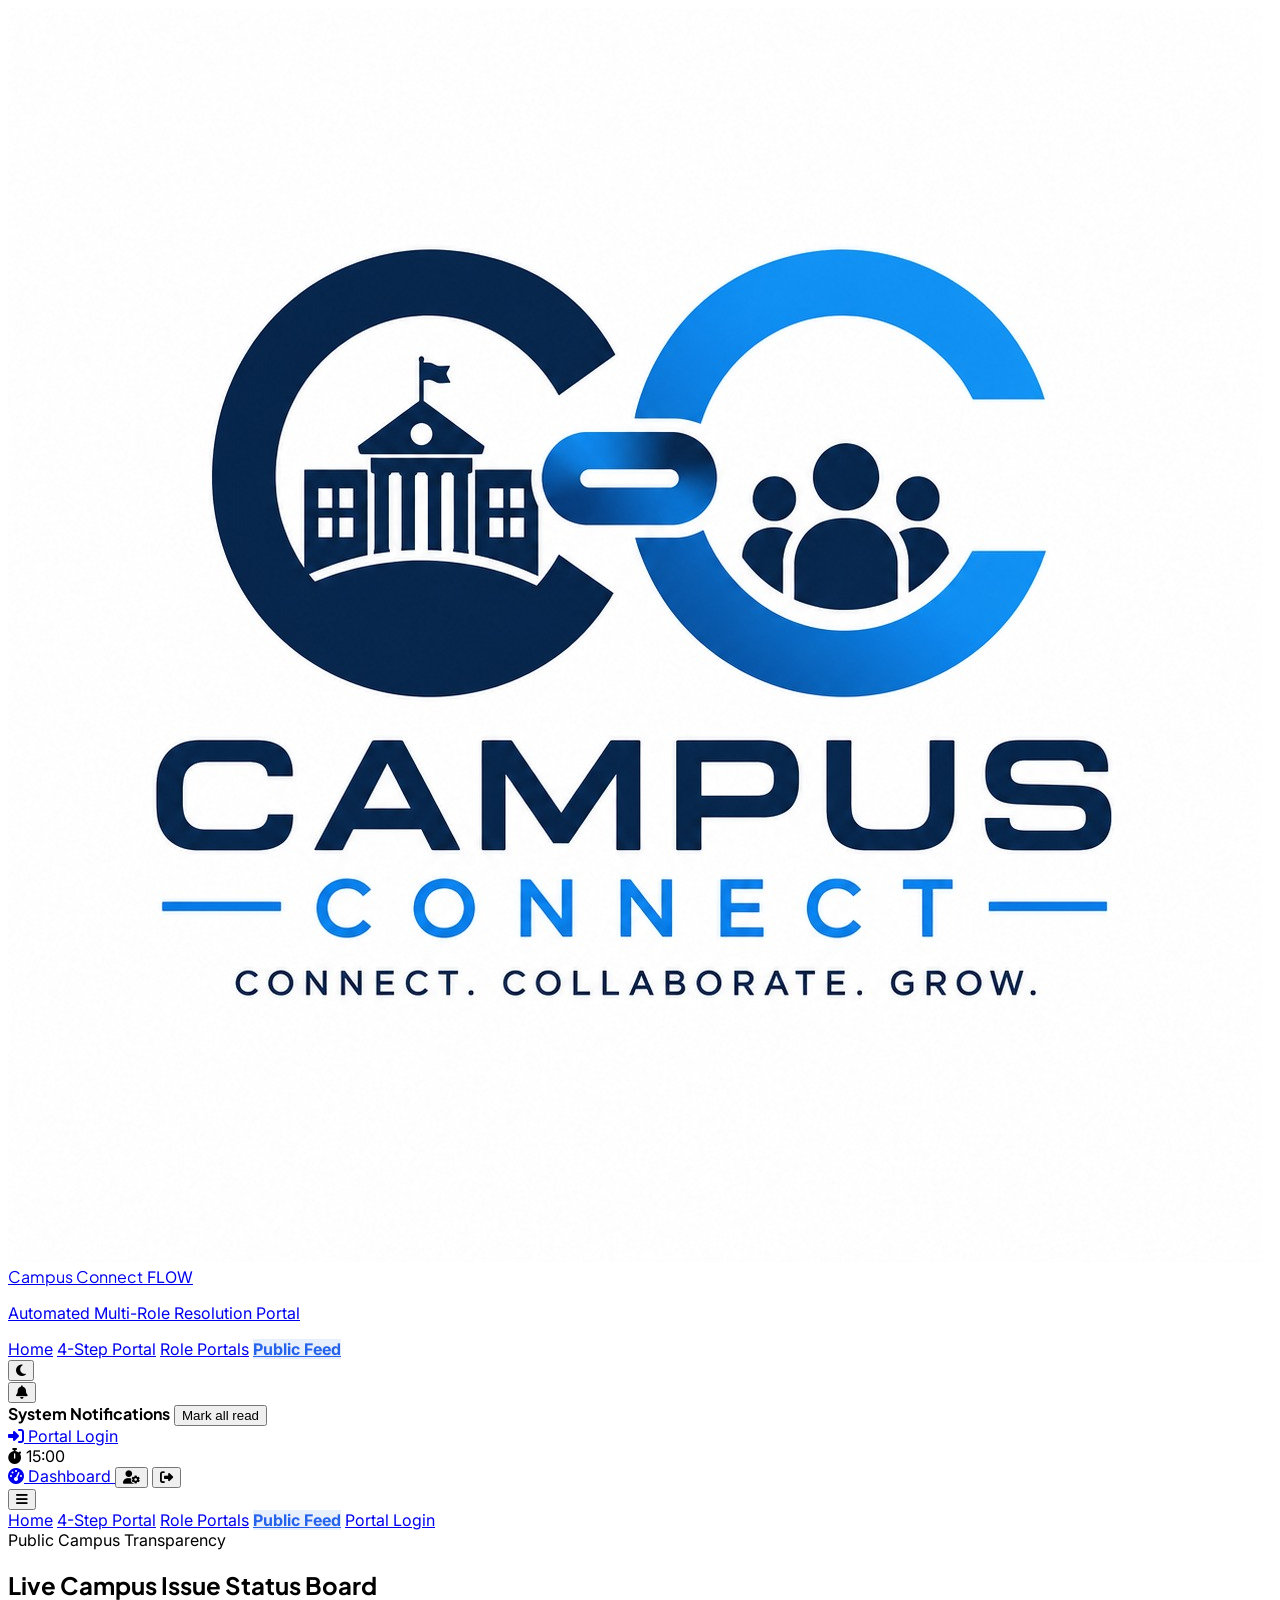
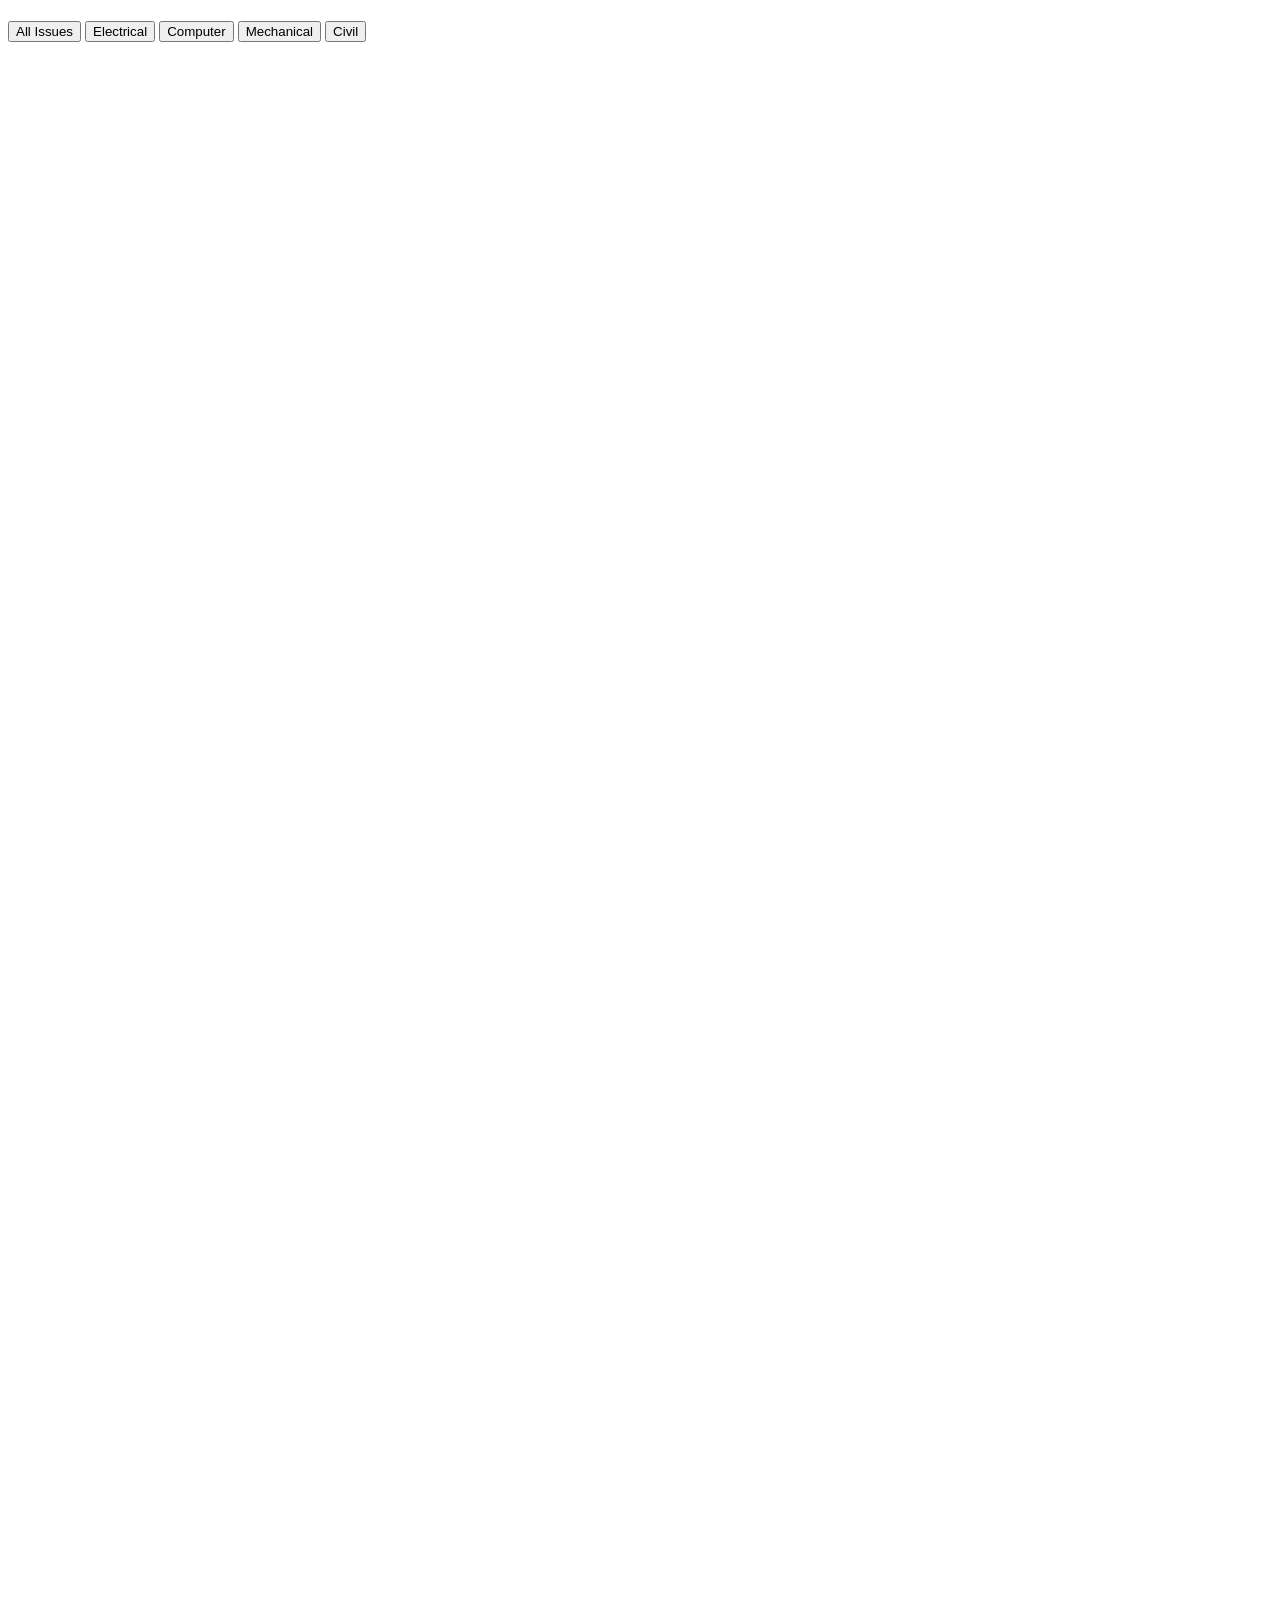
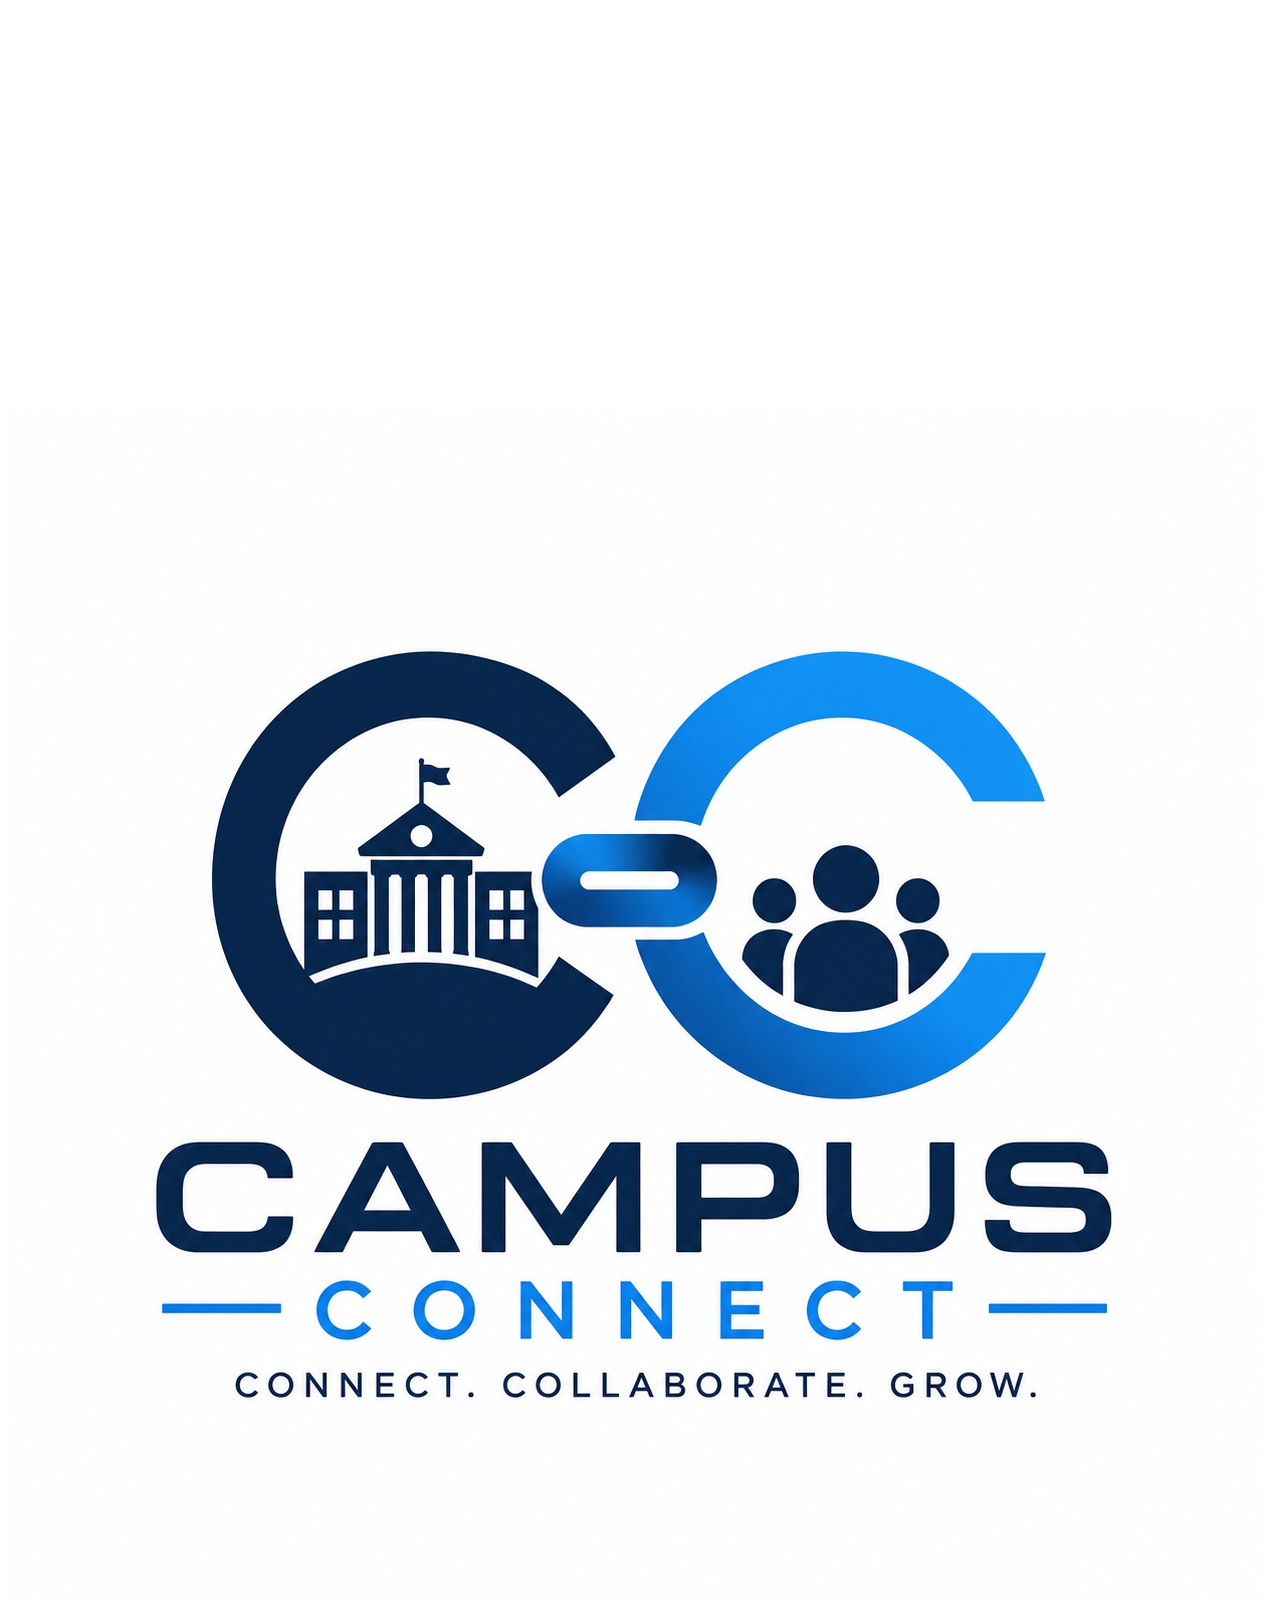
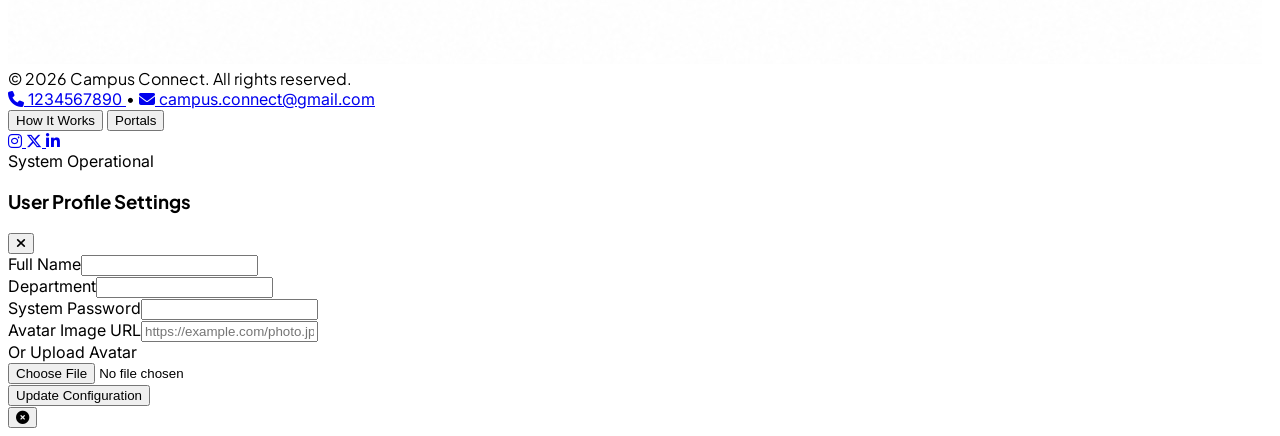
==== feed.html @ c185c7f8 "feat: Initial commit of Campus Connect multi-page web application" ====
<!DOCTYPE html>
<html lang="en" class="light scroll-smooth">
<head>
  <meta charset="UTF-8">
  <meta name="viewport" content="width=device-width, initial-scale=1.0">
  <title>Live Public Campus Transparency Feed - Campus Connect</title>
  
  <!-- Tailwind CSS CDN & Config -->
  <script src="https://cdn.tailwindcss.com"></script>
  <script>
    tailwind.config = {
      darkMode: 'class',
      theme: {
        extend: {
          colors: {
            brand: { blue:'#2563eb', cyan:'#06b6d4', emerald:'#059669', violet:'#7c3aed', amber:'#d97706' }
          },
          fontFamily: { sans:['Inter','sans-serif'], display:['Plus Jakarta Sans','sans-serif'] },
          boxShadow: { soft:'0 8px 30px rgba(0,0,0,0.06)', softDark:'0 8px 30px rgba(0,0,0,0.3)', glow:'0 0 25px rgba(37,99,235,0.2)' }
        }
      }
    }
  </script>
  
  <!-- Fonts & Icons -->
  <link href="https://fonts.googleapis.com/css2?family=Inter:wght@400;500;600;700&family=Plus+Jakarta+Sans:wght@600;700;800&display=swap" rel="stylesheet">
  <link rel="stylesheet" href="https://cdnjs.cloudflare.com/ajax/libs/font-awesome/6.5.0/css/all.min.css">
  

  <!-- External Stylesheets -->
  <link rel="stylesheet" href="css/style.css">
  <link rel="stylesheet" href="css/feed.css">
</head>
<body class="bg-[#f8fafc] dark:bg-[#070709] text-slate-900 dark:text-zinc-100 min-h-screen flex flex-col transition-colors duration-500 selection:bg-blue-600 selection:text-white relative">

  <!-- Background ambient blur decoration -->
  <!-- Background ambient blur decoration -->
<div id="bc-bg" class="fixed inset-0 z-0 pointer-events-none">
  <div class="absolute inset-0 bg-[url('bg.png')] bg-cover bg-center bg-no-repeat bg-fixed opacity-30 dark:opacity-20"></div>
  <div class="absolute -top-32 -left-32 w-[700px] h-[700px] bg-blue-600/15 dark:bg-blue-600/15 blur-[140px] rounded-full animate-glow"></div>
  <div class="absolute -bottom-32 -right-32 w-[700px] h-[700px] bg-violet-600/15 dark:bg-violet-600/15 blur-[140px] rounded-full animate-glow" style="animation-delay: 2s;"></div>
</div>

  <!-- Header Navigation -->
  <!-- Header Navigation -->
<header id="main-header" class="sticky top-0 z-40 bg-white/85 dark:bg-zinc-950/80 backdrop-blur-2xl border-b border-slate-200/80 dark:border-zinc-800/80 transition-colors">
  <div class="max-w-[1440px] mx-auto px-4 lg:px-8 h-[72px] flex items-center justify-between">
    <!-- Brand Logo -->
    <a href="index.html" class="flex items-center gap-3 cursor-pointer group">
      <img src="assets/logo/logo.png" alt="Campus Connect Logo" class="h-10 w-10 rounded-xl object-contain shadow-lg group-hover:rotate-12 group-hover:scale-110 transition-all duration-300 animate-wiggle">
      <div>
        <div class="flex items-center gap-2">
          <span class="font-display font-extrabold text-[20px] tracking-tight text-slate-900 dark:text-white group-hover:text-blue-600 transition-colors">Campus Connect</span>
          <span class="text-[11px] px-2 py-0.5 rounded-full bg-blue-600 text-white font-bold tracking-widest shadow-sm animate-pulse">FLOW</span>
        </div>
        <p class="text-[12px] text-slate-500 dark:text-zinc-400 font-medium -mt-0.5">Automated Multi-Role Resolution Portal</p>
      </div>
    </a>
    
    <!-- Landing Navigation Links -->
    <nav class="hidden md:flex items-center gap-2 text-sm font-semibold text-slate-600 dark:text-zinc-300">
      <a href="index.html" id="nav-item-home" class="nav-route-btn px-4 py-2 rounded-xl text-slate-600 dark:text-zinc-300 hover:text-blue-600 dark:hover:text-blue-400 hover:bg-slate-100 dark:hover:bg-zinc-800/60 transition-all font-semibold">Home</a>
      <a href="portal.html" id="nav-item-portal" class="nav-route-btn px-4 py-2 rounded-xl text-slate-600 dark:text-zinc-300 hover:text-blue-600 dark:hover:text-blue-400 hover:bg-slate-100 dark:hover:bg-zinc-800/60 transition-all font-semibold">4-Step Portal</a>
      <a href="roles.html" id="nav-item-roles" class="nav-route-btn px-4 py-2 rounded-xl text-slate-600 dark:text-zinc-300 hover:text-blue-600 dark:hover:text-blue-400 hover:bg-slate-100 dark:hover:bg-zinc-800/60 transition-all font-semibold">Role Portals</a>
      <a href="feed.html" id="nav-item-feed" class="nav-route-btn px-4 py-2 rounded-xl text-slate-600 dark:text-zinc-300 hover:text-blue-600 dark:hover:text-blue-400 hover:bg-slate-100 dark:hover:bg-zinc-800/60 transition-all font-semibold">Public Feed</a>
    </nav>

    <!-- Header Right Action Group -->
    <div class="flex items-center gap-3">
      <button onclick="toggleTheme()" aria-label="Toggle Dark Mode" class="h-10 w-10 rounded-xl bg-white dark:bg-zinc-900 border border-slate-200 dark:border-zinc-800 flex items-center justify-center hover:scale-110 hover:rotate-45 transition-all text-slate-700 dark:text-zinc-300 shadow-sm">
        <i id="themeIcon" class="fa-solid fa-moon"></i>
      </button>
      
      <!-- Live Notification Icon -->
      <div id="notifWrap" class="relative hidden">
        <button onclick="toggleNotif()" aria-label="System Notifications" class="h-10 w-10 rounded-xl bg-white dark:bg-zinc-900 border border-slate-200 dark:border-zinc-800 flex items-center justify-center relative text-slate-700 dark:text-zinc-300 shadow-sm hover:scale-105 transition">
          <i class="fa-solid fa-bell"></i>
          <span id="notifDot" class="hidden absolute top-2 right-2 h-2.5 w-2.5 bg-red-500 rounded-full animate-ping"></span>
        </button>
        <div id="notifDrop" class="hidden absolute right-0 mt-3 w-[360px] sm:w-[400px] bg-white dark:bg-zinc-900 border border-slate-200 dark:border-zinc-800 rounded-2xl shadow-2xl overflow-hidden z-50">
          <div class="p-4 border-b border-slate-100 dark:border-zinc-800 flex justify-between items-center bg-slate-50/50 dark:bg-zinc-800/50">
            <b class="font-display text-sm">System Notifications</b>
            <button onclick="markAllRead()" class="text-xs text-blue-600 dark:text-blue-400 font-semibold hover:underline">Mark all read</button>
          </div>
          <div id="notifList" class="max-h-[360px] overflow-y-auto"></div>
        </div>
      </div>
      
      <!-- User Profile Chip or Portal Sign In Button -->
      <div id="navRightAuthSlot">
        <a href="login.html" id="navLoginBtn" class="btn-animate px-5 py-2.5 rounded-xl bg-blue-600 hover:bg-blue-700 text-white font-bold text-sm shadow-md flex items-center gap-2">
          <i class="fa-solid fa-right-to-bracket"></i> Portal Login
        </a>
      </div>

      <div id="userChip" class="hidden items-center gap-3">
        <!-- Live Countdown Timer -->
        <div id="sessionTimerBadge" class="hidden items-center gap-1.5 px-3 py-1.5 rounded-xl bg-amber-500/10 text-amber-600 dark:bg-amber-500/20 dark:text-amber-400 font-mono text-sm font-bold transition">
          <i class="fa-solid fa-stopwatch animate-pulse"></i>
          <span id="sessionCountdown">15:00</span>
        </div>

        <div class="text-right leading-tight hidden sm:block">
          <div id="chipName" class="text-base font-bold text-slate-800 dark:text-zinc-200"></div>
          <div id="chipRole" class="text-xs text-slate-500 dark:text-zinc-400"></div>
        </div>
        <div id="chipAvatar" class="h-10 w-10 rounded-xl bg-blue-600 text-white flex items-center justify-center font-bold text-base overflow-hidden bg-cover bg-center shadow-md hover:scale-105 transition"></div>
        
        <a href="roles.html" title="Go to Dashboard" class="btn-animate px-3.5 py-2 rounded-xl bg-slate-900 dark:bg-white text-white dark:text-black font-bold text-xs hidden md:flex items-center gap-1.5">
          <i class="fa-solid fa-gauge-high"></i> Dashboard
        </a>
        <button onclick="openProfileModal()" title="Profile Settings" class="h-10 w-10 rounded-xl bg-slate-100 dark:bg-zinc-800 flex items-center justify-center hover:text-blue-600 hover:scale-110 transition text-slate-600 dark:text-zinc-300"><i class="fa-solid fa-user-gear text-sm"></i></button>
        <button onclick="logout(false)" title="Logout" class="h-10 w-10 rounded-xl bg-slate-100 dark:bg-zinc-800 flex items-center justify-center hover:text-red-500 hover:scale-110 transition text-slate-600 dark:text-zinc-300"><i class="fa-solid fa-right-from-bracket text-sm"></i></button>
      </div>

      <!-- Mobile Hamburger Button -->
      <button onclick="toggleMobileMenu()" aria-label="Toggle Navigation Menu" class="md:hidden h-10 w-10 rounded-xl bg-white dark:bg-zinc-900 border border-slate-200 dark:border-zinc-800 flex items-center justify-center text-slate-700 dark:text-zinc-300">
        <i class="fa-solid fa-bars"></i>
      </button>
    </div>
  </div>

  <!-- Mobile Drawer Menu -->
  <div id="mobileMenuDrawer" class="hidden md:hidden border-t border-slate-200 dark:border-zinc-800 bg-white/95 dark:bg-zinc-950/95 backdrop-blur-xl px-4 py-4 space-y-2">
    <a href="index.html" id="mob-nav-home" class="mobile-nav-btn block px-4 py-2.5 rounded-xl text-slate-700 dark:text-zinc-200 hover:bg-slate-100 dark:hover:bg-zinc-800/60 font-semibold text-sm">Home</a>
    <a href="portal.html" id="mob-nav-portal" class="mobile-nav-btn block px-4 py-2.5 rounded-xl text-slate-700 dark:text-zinc-200 hover:bg-slate-100 dark:hover:bg-zinc-800/60 font-semibold text-sm">4-Step Portal</a>
    <a href="roles.html" id="mob-nav-roles" class="mobile-nav-btn block px-4 py-2.5 rounded-xl text-slate-700 dark:text-zinc-200 hover:bg-slate-100 dark:hover:bg-zinc-800/60 font-semibold text-sm">Role Portals</a>
    <a href="feed.html" id="mob-nav-feed" class="mobile-nav-btn block px-4 py-2.5 rounded-xl text-slate-700 dark:text-zinc-200 hover:bg-slate-100 dark:hover:bg-zinc-800/60 font-semibold text-sm">Public Feed</a>
    <a href="login.html" id="mob-nav-login" class="mobile-nav-btn block px-4 py-2.5 rounded-xl text-blue-600 dark:text-blue-400 hover:bg-blue-50 dark:hover:bg-blue-950/40 font-bold text-sm">Portal Login</a>
  </div>
</header>

  <!-- Toast Message Container -->
  <div id="toastBox" class="fixed top-24 right-6 z-[100] flex flex-col gap-2 pointer-events-none"></div>

  <!-- Main Content -->
  <main class="flex-1 max-w-[1440px] w-full mx-auto px-4 lg:px-8 py-6 lg:py-8 relative z-10">
    <section id="view-feed" class="space-y-8 py-6 page-view">
  <div id="section-live-feed" class="space-y-6 pt-4 reveal-on-scroll">
    <div class="flex flex-wrap justify-between items-end gap-4 border-b border-slate-200 dark:border-zinc-800 pb-5">
      <div>
        <span class="text-xs font-bold text-blue-600 uppercase tracking-widest">Public Campus Transparency</span>
        <h2 class="font-display text-3xl font-extrabold text-slate-900 dark:text-white mt-1">Live Campus Issue Status Board</h2>
      </div>
      
      <!-- Department Filter Pills -->
      <div class="flex flex-wrap gap-2 text-sm">
        <button onclick="filterPublicFeed('all')" class="feed-filter-btn btn-animate px-4 py-2 rounded-xl bg-slate-900 dark:bg-white text-white dark:text-black font-bold">All Issues</button>
        <button onclick="filterPublicFeed('Electrical Department')" class="feed-filter-btn btn-animate px-4 py-2 rounded-xl bg-slate-100 dark:bg-zinc-800 font-semibold">Electrical</button>
        <button onclick="filterPublicFeed('Computer Department')" class="feed-filter-btn btn-animate px-4 py-2 rounded-xl bg-slate-100 dark:bg-zinc-800 font-semibold">Computer</button>
        <button onclick="filterPublicFeed('Mechanical Department')" class="feed-filter-btn btn-animate px-4 py-2 rounded-xl bg-slate-100 dark:bg-zinc-800 font-semibold">Mechanical</button>
        <button onclick="filterPublicFeed('Civil Department')" class="feed-filter-btn btn-animate px-4 py-2 rounded-xl bg-slate-100 dark:bg-zinc-800 font-semibold">Civil</button>
      </div>
    </div>

    <!-- Feed Grid -->
    <div id="publicFeedGrid" class="grid md:grid-cols-2 gap-5"></div>
  </div>

  
</section>
  </main>

  <!-- Shared Footer -->
  <footer class="mt-auto border-t border-slate-200 dark:border-zinc-800 bg-white/80 dark:bg-zinc-950/80 backdrop-blur-md relative z-10 py-6 transition-colors">
  <div class="max-w-[1440px] mx-auto px-4 lg:px-8 flex flex-col md:flex-row items-center justify-between gap-4 text-xs text-slate-500 dark:text-zinc-400">
    <div class="flex flex-col sm:flex-row items-center gap-3 sm:gap-4">
      <div class="flex items-center gap-3">
        <img src="assets/logo/logo.png" alt="Campus Connect Logo" class="h-7 w-7 rounded-lg object-contain">
        <span class="font-display font-semibold text-slate-700 dark:text-zinc-300">&copy; 2026 Campus Connect. All rights reserved.</span>
      </div>
      
      <!-- Contact Information Details -->
      <div class="flex items-center gap-3 border-t sm:border-t-0 sm:border-l border-slate-200 dark:border-zinc-800 pt-2 sm:pt-0 sm:pl-4 text-[11px] font-medium">
        <a href="tel:1234567890" class="hover:text-blue-600 dark:hover:text-blue-400 transition flex items-center gap-1.5">
          <i class="fa-solid fa-phone text-blue-600"></i> 1234567890
        </a>
        <span class="text-slate-300 dark:text-zinc-700">•</span>
        <a href="mailto:campus.connect@gmail.com" class="hover:text-blue-600 dark:hover:text-blue-400 transition flex items-center gap-1.5">
          <i class="fa-solid fa-envelope text-blue-600"></i> campus.connect@gmail.com
        </a>
      </div>
    </div>

    <div class="flex flex-wrap items-center gap-4 sm:gap-6 font-medium">
      <button href="portal.html" class="hover:text-blue-600 dark:hover:text-blue-400 transition">How It Works</button>
      <button href="roles.html" class="hover:text-blue-600 dark:hover:text-blue-400 transition">Portals</button>
      
      <!-- Social Media Buttons -->
      <div class="flex items-center gap-2 border-t sm:border-t-0 sm:border-l border-slate-200 dark:border-zinc-800 pt-2 sm:pt-0 sm:pl-4">
        <a href="https://instagram.com" target="_blank" rel="noopener noreferrer" title="Instagram" class="h-8 w-8 rounded-xl bg-slate-100 dark:bg-zinc-800 hover:bg-pink-600 hover:text-white dark:hover:bg-pink-600 dark:hover:text-white flex items-center justify-center text-slate-600 dark:text-zinc-300 transition-all shadow-sm hover:scale-105">
          <i class="fa-brands fa-instagram text-sm"></i>
        </a>
        <a href="https://twitter.com" target="_blank" rel="noopener noreferrer" title="Twitter / X" class="h-8 w-8 rounded-xl bg-slate-100 dark:bg-zinc-800 hover:bg-slate-900 hover:text-white dark:hover:bg-white dark:hover:text-black flex items-center justify-center text-slate-600 dark:text-zinc-300 transition-all shadow-sm hover:scale-105">
          <i class="fa-brands fa-x-twitter text-sm"></i>
        </a>
        <a href="https://linkedin.com" target="_blank" rel="noopener noreferrer" title="LinkedIn" class="h-8 w-8 rounded-xl bg-slate-100 dark:bg-zinc-800 hover:bg-blue-600 hover:text-white dark:hover:bg-blue-600 dark:hover:text-white flex items-center justify-center text-slate-600 dark:text-zinc-300 transition-all shadow-sm hover:scale-105">
          <i class="fa-brands fa-linkedin-in text-sm"></i>
        </a>
      </div>

      <span class="inline-flex items-center gap-1.5 px-2.5 py-1 rounded-full bg-emerald-500/10 text-emerald-600 dark:text-emerald-400 font-bold text-[10px]">
        <span class="h-1.5 w-1.5 rounded-full bg-emerald-500 animate-pulse"></span>
        System Operational
      </span>
    </div>
  </div>
</footer>

  <!-- Global Modals -->
  <!-- Profile Editing Modal -->
<div id="modalProfile" class="fixed inset-0 hidden z-50 overflow-y-auto">
  <div class="absolute inset-0 bg-black/40 modal-backdrop" onclick="closeProfileModal()"></div>
  <div class="relative max-w-md mx-auto mt-20 mb-10 bg-white dark:bg-zinc-900 rounded-[24px] border border-slate-200 dark:border-zinc-800 p-6 shadow-2xl">
    <div class="flex justify-between items-center mb-4">
      <h3 id="profileModalTitle" class="font-display font-bold text-lg text-slate-900 dark:text-white">User Profile Settings</h3>
      <button onclick="closeProfileModal()" class="h-8 w-8 rounded-full bg-slate-100 dark:bg-zinc-800 flex items-center justify-center"><i class="fa-solid fa-xmark"></i></button>
    </div>
    <form onsubmit="saveProfile(event)" class="space-y-4">
      <div><label class="text-xs font-semibold text-slate-700 dark:text-zinc-200">Full Name</label><input id="profName" required class="mt-1.5 w-full px-4 py-3 rounded-xl bg-slate-50 dark:bg-zinc-800 border text-sm"></div>
      <div id="profDeptGroup"><label id="profDeptLabel" class="text-xs font-semibold text-slate-700 dark:text-zinc-200">Department</label><input id="profDept" class="mt-1.5 w-full px-4 py-3 rounded-xl bg-slate-50 dark:bg-zinc-800 border text-sm"></div>
      <div><label class="text-xs font-semibold text-slate-700 dark:text-zinc-200">System Password</label><input id="profPass" type="password" required class="mt-1.5 w-full px-4 py-3 rounded-xl bg-slate-50 dark:bg-zinc-800 border text-sm"></div>
      <div><label class="text-xs font-semibold text-slate-700 dark:text-zinc-200">Avatar Image URL</label><input id="profImgUrl" placeholder="https://example.com/photo.jpg" class="mt-1.5 w-full px-4 py-3 rounded-xl bg-slate-50 dark:bg-zinc-800 border text-sm"></div>
      <div>
        <label class="text-xs font-semibold text-slate-700 dark:text-zinc-200">Or Upload Avatar</label>
        <div class="mt-1.5 border border-dashed rounded-xl p-3 bg-slate-50 dark:bg-zinc-800 text-center">
          <input type="file" id="profFile" accept="image/*" onchange="handleProfileImgUpload(this)" class="text-xs">
        </div>
      </div>
      <button class="w-full py-3 rounded-xl bg-blue-600 text-white font-bold text-sm shadow-md">Update Configuration</button>
    </form>
  </div>
</div>


  <!-- Media evidence visual lightbox -->
<div id="modalImg" class="fixed inset-0 hidden z-[70] bg-black/95 backdrop-blur-md flex items-center justify-center p-6" onclick="closeLightbox()">
  <div class="max-w-3xl w-full text-center relative" onclick="event.stopPropagation()">
    <button onclick="closeLightbox()" class="absolute -top-12 right-0 text-white text-2xl"><i class="fa-solid fa-circle-xmark"></i></button>
    <div id="lightboxMediaContainer" class="rounded-2xl overflow-hidden shadow-2xl bg-black max-h-[75vh] flex items-center justify-center"></div>
    <div id="bigCap" class="mt-3 text-white text-sm bg-white/10 inline-block px-4 py-2 rounded-full"></div>
  </div>
</div>



  <!-- Page Specific Modals -->
  

  <!-- Modular JavaScript Engine -->
  <script src="js/main.js"></script>
  <script src="js/navigation.js"></script>
  <script src="js/animations.js"></script>
  <script src="js/feed.js"></script>
</body>
</html>
---- css/style.css ----
/* ==========================================================================
   Campus Connect - Common Stylesheet (style.css)
   ========================================================================== */


*{ -webkit-font-smoothing:antialiased }
body{font-family:Inter,sans-serif}
.font-display{font-family:'Plus Jakarta Sans',sans-serif}
::-webkit-scrollbar{width:6px;height:6px}
::-webkit-scrollbar-thumb{background:#cbd5e1;border-radius:999px}
.dark ::-webkit-scrollbar-thumb{background:#3f3f46}
.modal-backdrop{backdrop-filter:blur(16px)}

/* Enhanced Animations & Transitions */
.card-hover{transition:all .35s cubic-bezier(.175,.885,.32,1.275)}
.card-hover:hover{transform:translateY(-6px) scale(1.015);box-shadow:0 22px 45px -12px rgba(37,99,235,.22)}

.btn-animate{transition:all .25s cubic-bezier(.4,0,.2,1);position:relative;overflow:hidden}
.btn-animate:hover{transform:translateY(-2px) scale(1.02);box-shadow:0 12px 25px -8px rgba(37,99,235,.35)}
.btn-animate:active{transform:translateY(1px) scale(0.98)}

.gradient-text{background:linear-gradient(135deg,#2563eb 0%,#7c3aed 100%);-webkit-background-clip:text;-webkit-text-fill-color:transparent}
.dark .gradient-text{background:linear-gradient(135deg,#60a5fa 0%,#c084fc 100%);-webkit-background-clip:text;-webkit-text-fill-color:transparent}

/* Custom Keyframe Animations */
@keyframes pulseGlow{0%,100%{opacity:0.6;transform:scale(1)}50%{opacity:0.95;transform:scale(1.06)}}
.animate-glow{animation:pulseGlow 4s infinite ease-in-out}

@keyframes floatSlow{0%,100%{transform:translateY(0px)}50%{transform:translateY(-10px)}}
.animate-float{animation:floatSlow 5s ease-in-out infinite}

@keyframes shimmerWave{0%{background-position:-200% 0}100%{background-position:200% 0}}
.shimmer-btn{background:linear-gradient(90deg, #2563eb 0%, #4f46e5 30%, #7c3aed 50%, #4f46e5 70%, #2563eb 100%);background-size:200% 100%;animation:shimmerWave 4s linear infinite}
.shimmer-btn:hover{animation-duration:1.5s}

@keyframes wiggle{0%,100%{transform:rotate(0deg)}25%{transform:rotate(-8deg)}75%{transform:rotate(8deg)}}
.group:hover .animate-wiggle{animation:wiggle .4s ease-in-out}

@keyframes borderRotate{0%{border-color:rgba(37,99,235,0.4)}50%{border-color:rgba(124,58,237,0.8)}100%{border-color:rgba(37,99,235,0.4)}}
.animate-border{animation:borderRotate 3s infinite ease-in-out}

@keyframes pulseRing{0%{transform:scale(0.95);box-shadow:0 0 0 0 rgba(37,99,235,0.7)}70%{transform:scale(1);box-shadow:0 0 0 10px rgba(37,99,235,0)}100%{transform:scale(0.95);box-shadow:0 0 0 0 rgba(37,99,235,0)}}
.pulse-ring{animation:pulseRing 2s infinite}

/* Image Zoom Effect */
.img-zoom{transition:transform .5s cubic-bezier(.2,.8,.2,1)}
.group:hover .img-zoom, .card-hover:hover .img-zoom{transform:scale(1.08)}

/* Scroll Reveal Base Classes */
.reveal-on-scroll {
  opacity: 0;
  transform: translateY(35px);
  transition: opacity 0.7s cubic-bezier(0.16, 1, 0.3, 1), transform 0.7s cubic-bezier(0.16, 1, 0.3, 1);
  will-change: opacity, transform;
}
.reveal-on-scroll.is-visible {
  opacity: 1;
  transform: translateY(0);
}

/* Stagger Delay Delays */
.delay-100 { transition-delay: 100ms; }
.delay-200 { transition-delay: 200ms; }
.delay-300 { transition-delay: 300ms; }
.delay-400 { transition-delay: 400ms; }


/* Active Nav State */
.nav-active-pill {
  background-color: rgb(37 99 235 / 0.1) !important;
  color: #2563eb !important;
  font-weight: 700 !important;
}

.dark .nav-active-pill {
  background-color: rgb(59 130 246 / 0.18) !important;
  color: #60a5fa !important;
}

/* Dynamic Header Hide/Show Physics */
#main-header {
  transition: transform 0.42s cubic-bezier(0.22, 1, 0.36, 1),
              opacity 0.38s cubic-bezier(0.22, 1, 0.36, 1),
              background-color 0.3s ease,
              border-color 0.3s ease,
              box-shadow 0.3s ease;
  transform: translateY(0);
  opacity: 1;
  will-change: transform, opacity;
}

#main-header.navbar-hidden {
  transform: translateY(-100%);
  opacity: 0;
  pointer-events: none;
}

/* Page Transition Entrance */
.page-view {
  animation: pageEntrance 0.38s cubic-bezier(0.22, 1, 0.36, 1) forwards;
  will-change: opacity, transform, filter;
}

@keyframes pageEntrance {
  0% {
    opacity: 0;
    transform: translateY(12px) scale(0.994);
    filter: blur(3px);
  }
  100% {
    opacity: 1;
    transform: translateY(0) scale(1);
    filter: blur(0);
  }
}
---- css/feed.css ----
/* Feed specific styles */
.feed-filter-btn { transition: all 0.2s ease; }
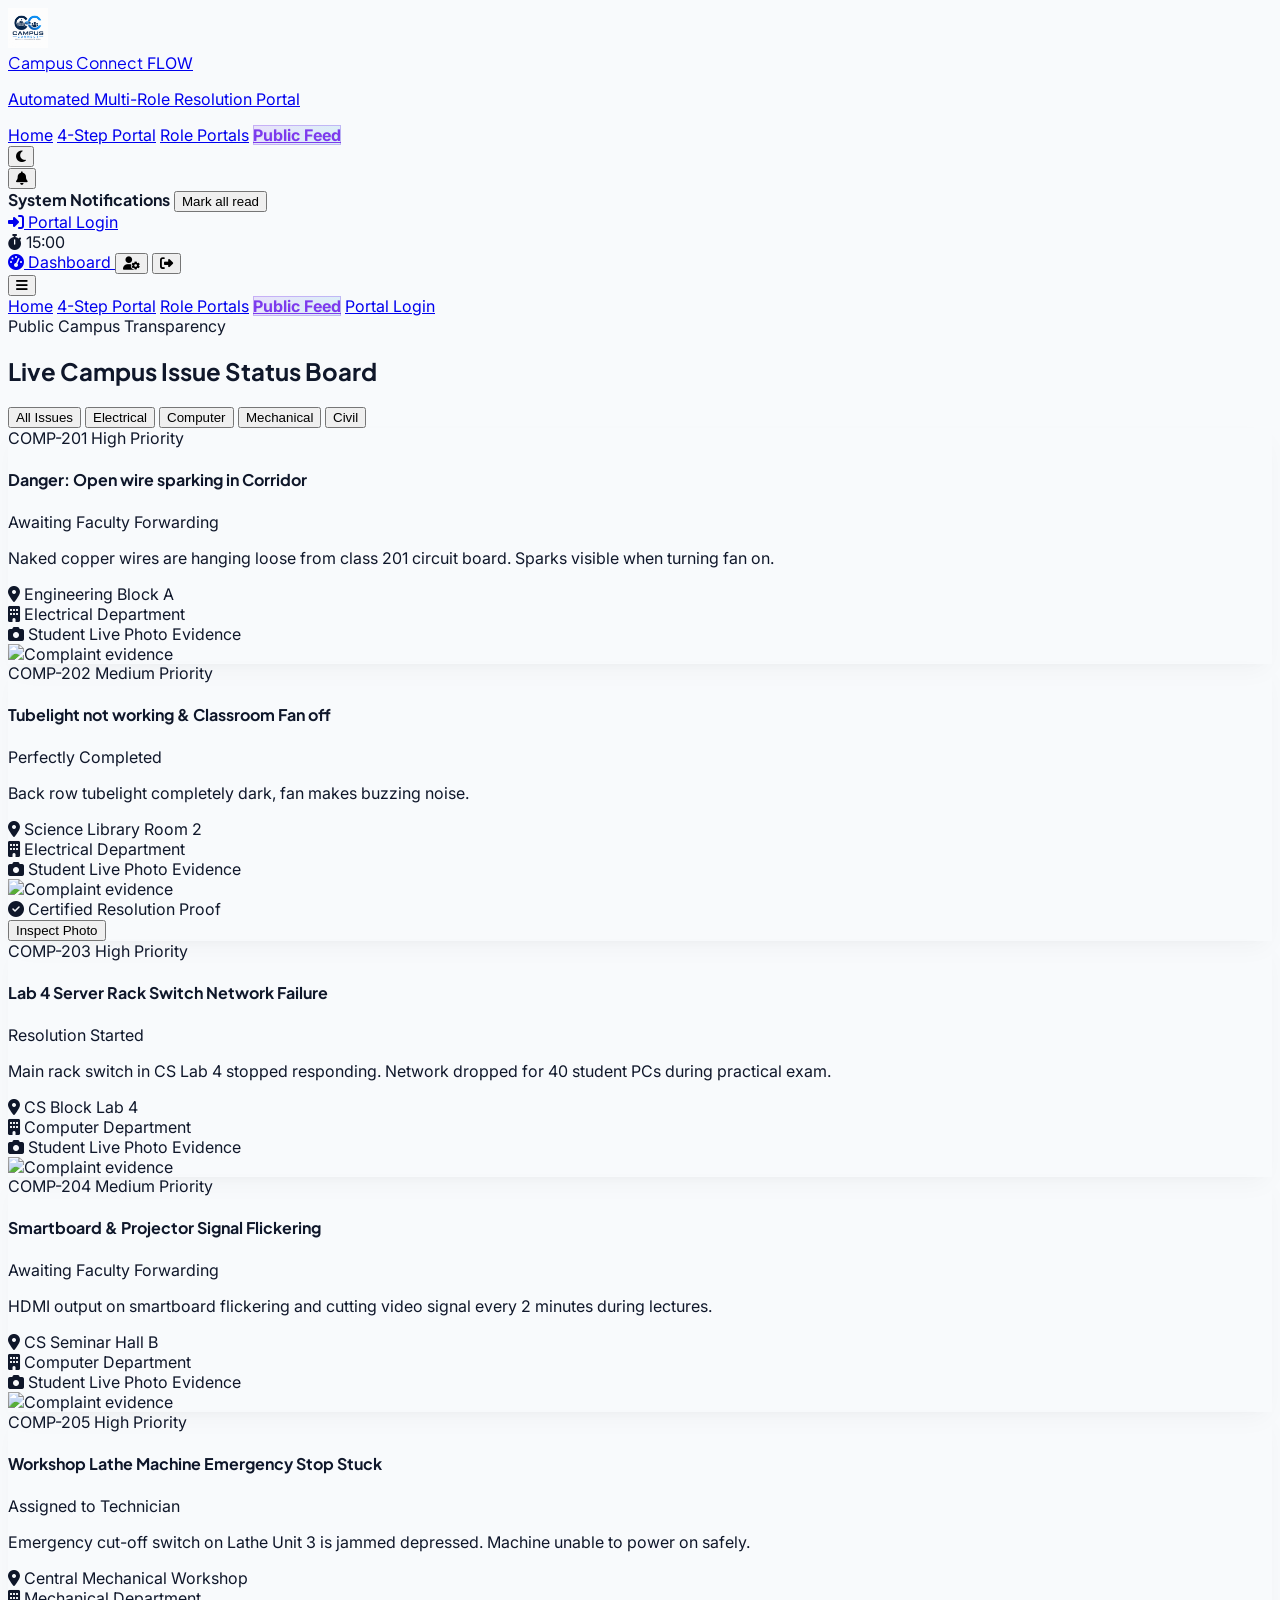
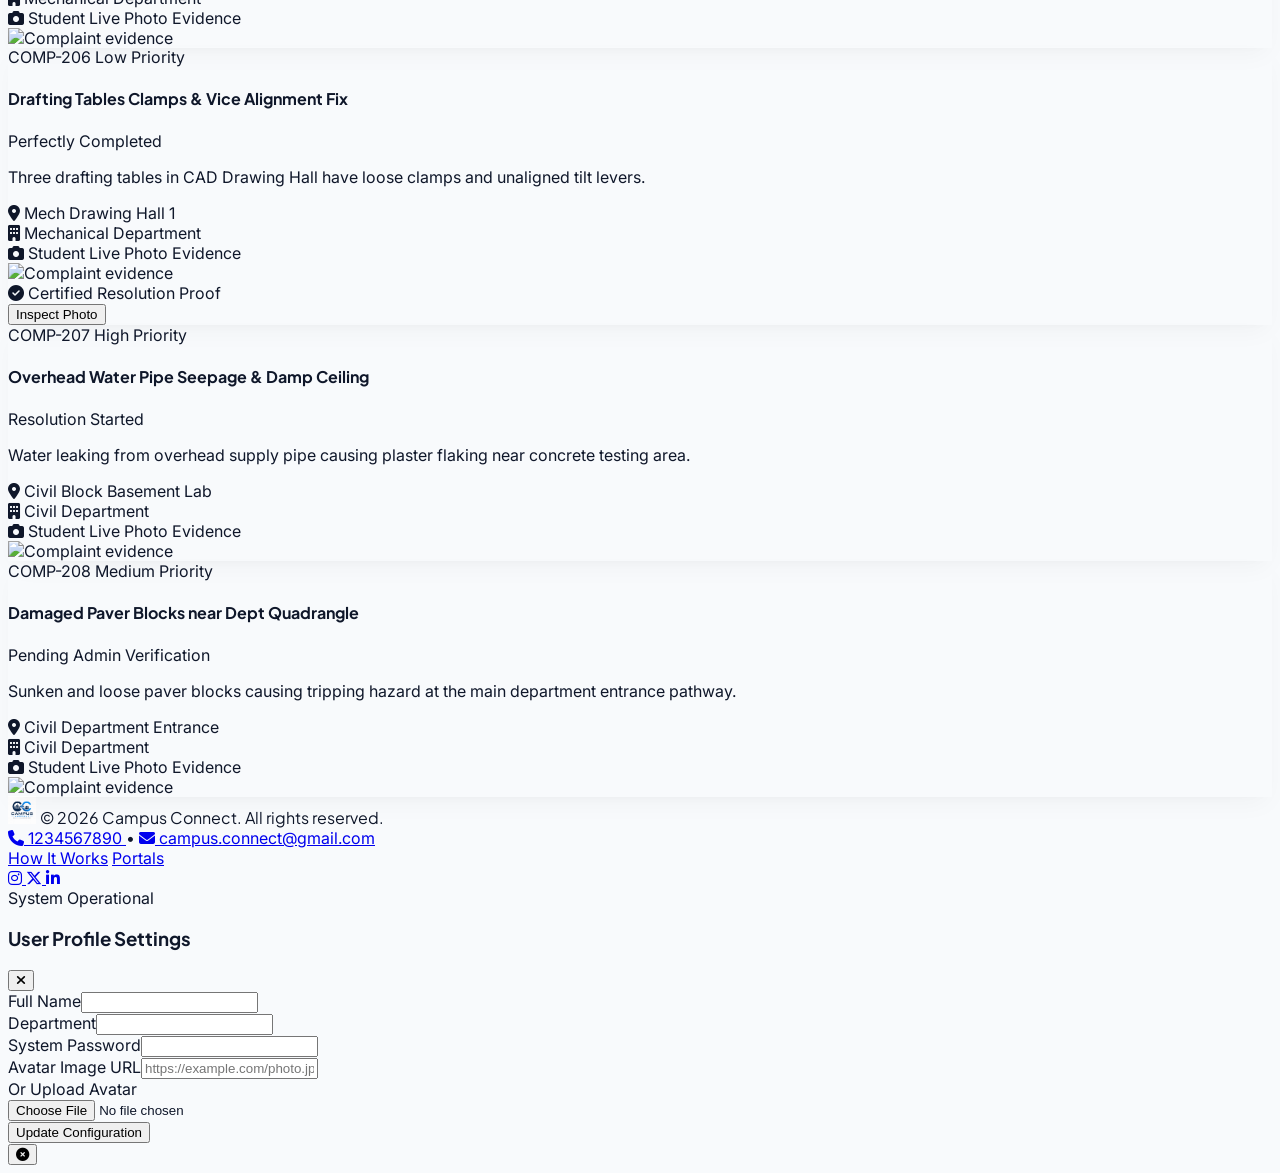
==== commit 09c879d9: "feat: improve frontend animations and UI" ====
--- a/feed.html
+++ b/feed.html
@@ -1,11 +1,41 @@
 <!DOCTYPE html>
-<html lang="en" class="light scroll-smooth">
+<html lang="en" class="scroll-smooth">
 <head>
   <meta charset="UTF-8">
   <meta name="viewport" content="width=device-width, initial-scale=1.0">
   <title>Live Public Campus Transparency Feed - Campus Connect</title>
   
-  <!-- Tailwind CSS CDN & Config -->
+  <!-- Instant Zero-Flash Theme Initialization Script (Executes before paint) -->
+  <script>
+    (function() {
+      try {
+        var saved = localStorage.getItem('campus_connect_theme');
+        var prefersDark = window.matchMedia && window.matchMedia('(prefers-color-scheme: dark)').matches;
+        var isDark = saved === 'dark' || (!saved && prefersDark);
+        if (isDark) {
+          document.documentElement.classList.add('dark');
+          document.documentElement.classList.remove('light');
+          document.documentElement.style.backgroundColor = '#070A13';
+          document.documentElement.style.colorScheme = 'dark';
+        } else {
+          document.documentElement.classList.add('light');
+          document.documentElement.classList.remove('dark');
+          document.documentElement.style.backgroundColor = '#f8fafc';
+          document.documentElement.style.colorScheme = 'light';
+        }
+      } catch (e) {}
+    })();
+  </script>
+
+  <!-- Critical Asset Preloads & Prefetches -->
+  <link rel="preload" href="assets/logo/logo.png" as="image">
+  <link rel="preload" href="bg.png" as="image">
+  <link rel="prefetch" href="index.html">
+  <link rel="prefetch" href="portal.html">
+  <link rel="prefetch" href="roles.html">
+  <link rel="prefetch" href="login.html">
+
+  <!-- Tailwind CSS CDN & Config with Aurora Palette -->
   <script src="https://cdn.tailwindcss.com"></script>
   <script>
     tailwind.config = {
@@ -13,10 +43,10 @@
       theme: {
         extend: {
           colors: {
-            brand: { blue:'#2563eb', cyan:'#06b6d4', emerald:'#059669', violet:'#7c3aed', amber:'#d97706' }
+            brand: { purple:'#7C3AED', cyan:'#06B6D4', accent:'#22D3EE', highlight:'#A78BFA', dark:'#070A13', surface:'#151B32', border:'#26304A' }
           },
           fontFamily: { sans:['Inter','sans-serif'], display:['Plus Jakarta Sans','sans-serif'] },
-          boxShadow: { soft:'0 8px 30px rgba(0,0,0,0.06)', softDark:'0 8px 30px rgba(0,0,0,0.3)', glow:'0 0 25px rgba(37,99,235,0.2)' }
+          boxShadow: { soft:'0 8px 30px rgba(0,0,0,0.06)', softDark:'0 8px 30px rgba(7,10,19,0.5)', aurora:'0 0 25px rgba(124,58,237,0.25), 0 0 40px rgba(6,182,212,0.15)' }
         }
       }
     }
@@ -31,23 +61,22 @@
   <link rel="stylesheet" href="css/style.css">
   <link rel="stylesheet" href="css/feed.css">
 </head>
-<body class="bg-[#f8fafc] dark:bg-[#070709] text-slate-900 dark:text-zinc-100 min-h-screen flex flex-col transition-colors duration-500 selection:bg-blue-600 selection:text-white relative">
-
-  <!-- Background ambient blur decoration -->
-  <!-- Background ambient blur decoration -->
-<div id="bc-bg" class="fixed inset-0 z-0 pointer-events-none">
-  <div class="absolute inset-0 bg-[url('bg.png')] bg-cover bg-center bg-no-repeat bg-fixed opacity-30 dark:opacity-20"></div>
-  <div class="absolute -top-32 -left-32 w-[700px] h-[700px] bg-blue-600/15 dark:bg-blue-600/15 blur-[140px] rounded-full animate-glow"></div>
-  <div class="absolute -bottom-32 -right-32 w-[700px] h-[700px] bg-violet-600/15 dark:bg-violet-600/15 blur-[140px] rounded-full animate-glow" style="animation-delay: 2s;"></div>
+<body class="bg-[#f8fafc] dark:bg-[#070A13] text-slate-900 dark:text-[#F9FAFB] min-h-screen flex flex-col transition-colors duration-300 selection:bg-[#7C3AED] selection:text-white relative">
+
+  <!-- Ambient Aurora Space Background -->
+<div id="bc-bg" class="fixed inset-0 z-0 pointer-events-none overflow-hidden">
+  <div class="absolute inset-0 bg-[url('bg.png')] bg-cover bg-center bg-no-repeat bg-fixed opacity-20 dark:opacity-10"></div>
+  <div class="absolute -top-40 -left-40 w-[800px] h-[800px] bg-[#7C3AED]/20 dark:bg-[#7C3AED]/25 blur-[150px] rounded-full animate-aurora-1"></div>
+  <div class="absolute -bottom-40 -right-40 w-[800px] h-[800px] bg-[#06B6D4]/20 dark:bg-[#06B6D4]/25 blur-[150px] rounded-full animate-aurora-2"></div>
+  <div class="absolute top-1/2 left-1/2 -translate-x-1/2 -translate-y-1/2 w-[600px] h-[600px] bg-[#22D3EE]/10 dark:bg-[#22D3EE]/12 blur-[160px] rounded-full"></div>
 </div>
 
   <!-- Header Navigation -->
-  <!-- Header Navigation -->
-<header id="main-header" class="sticky top-0 z-40 bg-white/85 dark:bg-zinc-950/80 backdrop-blur-2xl border-b border-slate-200/80 dark:border-zinc-800/80 transition-colors">
+<header id="main-header" class="sticky top-0 z-40 bg-white/85 dark:bg-[#070A13]/85 backdrop-blur-2xl border-b border-slate-200/80 dark:border-[#26304A] transition-colors">
   <div class="max-w-[1440px] mx-auto px-4 lg:px-8 h-[72px] flex items-center justify-between">
     <!-- Brand Logo -->
     <a href="index.html" class="flex items-center gap-3 cursor-pointer group">
-      <img src="assets/logo/logo.png" alt="Campus Connect Logo" class="h-10 w-10 rounded-xl object-contain shadow-lg group-hover:rotate-12 group-hover:scale-110 transition-all duration-300 animate-wiggle">
+      <img src="assets/logo/logo.png" alt="Campus Connect Logo" class="h-10 w-10 rounded-xl object-contain shadow-lg group-hover:rotate-12 group-hover:scale-110 transition-all duration-300 animate-wiggle" width="40" height="40">
       <div>
         <div class="flex items-center gap-2">
           <span class="font-display font-extrabold text-[20px] tracking-tight text-slate-900 dark:text-white group-hover:text-blue-600 transition-colors">Campus Connect</span>
@@ -145,19 +174,18 @@
       
       <!-- Department Filter Pills -->
       <div class="flex flex-wrap gap-2 text-sm">
-        <button onclick="filterPublicFeed('all')" class="feed-filter-btn btn-animate px-4 py-2 rounded-xl bg-slate-900 dark:bg-white text-white dark:text-black font-bold">All Issues</button>
-        <button onclick="filterPublicFeed('Electrical Department')" class="feed-filter-btn btn-animate px-4 py-2 rounded-xl bg-slate-100 dark:bg-zinc-800 font-semibold">Electrical</button>
-        <button onclick="filterPublicFeed('Computer Department')" class="feed-filter-btn btn-animate px-4 py-2 rounded-xl bg-slate-100 dark:bg-zinc-800 font-semibold">Computer</button>
-        <button onclick="filterPublicFeed('Mechanical Department')" class="feed-filter-btn btn-animate px-4 py-2 rounded-xl bg-slate-100 dark:bg-zinc-800 font-semibold">Mechanical</button>
-        <button onclick="filterPublicFeed('Civil Department')" class="feed-filter-btn btn-animate px-4 py-2 rounded-xl bg-slate-100 dark:bg-zinc-800 font-semibold">Civil</button>
+        <button onclick="filterPublicFeed('all')" class="feed-filter-btn btn-animate px-4 py-2 rounded-xl bg-slate-900 dark:bg-white text-white dark:text-black font-bold btn-3d">All Issues</button>
+        <button onclick="filterPublicFeed('Electrical Department')" class="feed-filter-btn btn-animate px-4 py-2 rounded-xl bg-slate-100 dark:bg-zinc-800 font-semibold btn-3d">Electrical</button>
+        <button onclick="filterPublicFeed('Computer Department')" class="feed-filter-btn btn-animate px-4 py-2 rounded-xl bg-slate-100 dark:bg-zinc-800 font-semibold btn-3d">Computer</button>
+        <button onclick="filterPublicFeed('Mechanical Department')" class="feed-filter-btn btn-animate px-4 py-2 rounded-xl bg-slate-100 dark:bg-zinc-800 font-semibold btn-3d">Mechanical</button>
+        <button onclick="filterPublicFeed('Civil Department')" class="feed-filter-btn btn-animate px-4 py-2 rounded-xl bg-slate-100 dark:bg-zinc-800 font-semibold btn-3d">Civil</button>
       </div>
     </div>
 
     <!-- Feed Grid -->
-    <div id="publicFeedGrid" class="grid md:grid-cols-2 gap-5"></div>
-  </div>
-
-  
+    <div id="publicFeedGrid" class="grid md:grid-cols-2 gap-5 perspective-container"></div>
+  </div>
+
 </section>
   </main>
 
@@ -166,7 +194,7 @@
   <div class="max-w-[1440px] mx-auto px-4 lg:px-8 flex flex-col md:flex-row items-center justify-between gap-4 text-xs text-slate-500 dark:text-zinc-400">
     <div class="flex flex-col sm:flex-row items-center gap-3 sm:gap-4">
       <div class="flex items-center gap-3">
-        <img src="assets/logo/logo.png" alt="Campus Connect Logo" class="h-7 w-7 rounded-lg object-contain">
+        <img src="assets/logo/logo.png" alt="Campus Connect Logo" class="h-7 w-7 rounded-lg object-contain" width="28" height="28" loading="lazy">
         <span class="font-display font-semibold text-slate-700 dark:text-zinc-300">&copy; 2026 Campus Connect. All rights reserved.</span>
       </div>
       
@@ -183,8 +211,8 @@
     </div>
 
     <div class="flex flex-wrap items-center gap-4 sm:gap-6 font-medium">
-      <button href="portal.html" class="hover:text-blue-600 dark:hover:text-blue-400 transition">How It Works</button>
-      <button href="roles.html" class="hover:text-blue-600 dark:hover:text-blue-400 transition">Portals</button>
+      <a href="portal.html" class="hover:text-blue-600 dark:hover:text-blue-400 transition">How It Works</a>
+      <a href="roles.html" class="hover:text-blue-600 dark:hover:text-blue-400 transition">Portals</a>
       
       <!-- Social Media Buttons -->
       <div class="flex items-center gap-2 border-t sm:border-t-0 sm:border-l border-slate-200 dark:border-zinc-800 pt-2 sm:pt-0 sm:pl-4">
@@ -227,11 +255,10 @@
           <input type="file" id="profFile" accept="image/*" onchange="handleProfileImgUpload(this)" class="text-xs">
         </div>
       </div>
-      <button class="w-full py-3 rounded-xl bg-blue-600 text-white font-bold text-sm shadow-md">Update Configuration</button>
+      <button class="w-full py-3 rounded-xl bg-blue-600 text-white font-bold text-sm shadow-md btn-3d">Update Configuration</button>
     </form>
   </div>
 </div>
-
 
   <!-- Media evidence visual lightbox -->
 <div id="modalImg" class="fixed inset-0 hidden z-[70] bg-black/95 backdrop-blur-md flex items-center justify-center p-6" onclick="closeLightbox()">
@@ -241,11 +268,6 @@
     <div id="bigCap" class="mt-3 text-white text-sm bg-white/10 inline-block px-4 py-2 rounded-full"></div>
   </div>
 </div>
-
-
-
-  <!-- Page Specific Modals -->
-  
 
   <!-- Modular JavaScript Engine -->
   <script src="js/main.js"></script>
--- a/css/style.css
+++ b/css/style.css
@@ -1,92 +1,445 @@
 /* ==========================================================================
-   Campus Connect - Common Stylesheet (style.css)
+   Campus Connect - Aurora 3D Premium & Seamless Theme (style.css)
    ========================================================================== */
 
-
-*{ -webkit-font-smoothing:antialiased }
-body{font-family:Inter,sans-serif}
-.font-display{font-family:'Plus Jakarta Sans',sans-serif}
-::-webkit-scrollbar{width:6px;height:6px}
-::-webkit-scrollbar-thumb{background:#cbd5e1;border-radius:999px}
-.dark ::-webkit-scrollbar-thumb{background:#3f3f46}
-.modal-backdrop{backdrop-filter:blur(16px)}
-
-/* Enhanced Animations & Transitions */
-.card-hover{transition:all .35s cubic-bezier(.175,.885,.32,1.275)}
-.card-hover:hover{transform:translateY(-6px) scale(1.015);box-shadow:0 22px 45px -12px rgba(37,99,235,.22)}
-
-.btn-animate{transition:all .25s cubic-bezier(.4,0,.2,1);position:relative;overflow:hidden}
-.btn-animate:hover{transform:translateY(-2px) scale(1.02);box-shadow:0 12px 25px -8px rgba(37,99,235,.35)}
-.btn-animate:active{transform:translateY(1px) scale(0.98)}
-
-.gradient-text{background:linear-gradient(135deg,#2563eb 0%,#7c3aed 100%);-webkit-background-clip:text;-webkit-text-fill-color:transparent}
-.dark .gradient-text{background:linear-gradient(135deg,#60a5fa 0%,#c084fc 100%);-webkit-background-clip:text;-webkit-text-fill-color:transparent}
-
-/* Custom Keyframe Animations */
-@keyframes pulseGlow{0%,100%{opacity:0.6;transform:scale(1)}50%{opacity:0.95;transform:scale(1.06)}}
-.animate-glow{animation:pulseGlow 4s infinite ease-in-out}
-
-@keyframes floatSlow{0%,100%{transform:translateY(0px)}50%{transform:translateY(-10px)}}
-.animate-float{animation:floatSlow 5s ease-in-out infinite}
-
-@keyframes shimmerWave{0%{background-position:-200% 0}100%{background-position:200% 0}}
-.shimmer-btn{background:linear-gradient(90deg, #2563eb 0%, #4f46e5 30%, #7c3aed 50%, #4f46e5 70%, #2563eb 100%);background-size:200% 100%;animation:shimmerWave 4s linear infinite}
-.shimmer-btn:hover{animation-duration:1.5s}
-
-@keyframes wiggle{0%,100%{transform:rotate(0deg)}25%{transform:rotate(-8deg)}75%{transform:rotate(8deg)}}
-.group:hover .animate-wiggle{animation:wiggle .4s ease-in-out}
-
-@keyframes borderRotate{0%{border-color:rgba(37,99,235,0.4)}50%{border-color:rgba(124,58,237,0.8)}100%{border-color:rgba(37,99,235,0.4)}}
-.animate-border{animation:borderRotate 3s infinite ease-in-out}
-
-@keyframes pulseRing{0%{transform:scale(0.95);box-shadow:0 0 0 0 rgba(37,99,235,0.7)}70%{transform:scale(1);box-shadow:0 0 0 10px rgba(37,99,235,0)}100%{transform:scale(0.95);box-shadow:0 0 0 0 rgba(37,99,235,0)}}
-.pulse-ring{animation:pulseRing 2s infinite}
-
-/* Image Zoom Effect */
-.img-zoom{transition:transform .5s cubic-bezier(.2,.8,.2,1)}
-.group:hover .img-zoom, .card-hover:hover .img-zoom{transform:scale(1.08)}
-
-/* Scroll Reveal Base Classes */
+/* Zero Flash Root Configuration */
+:root {
+  color-scheme: light dark;
+  --aurora-primary: #7C3AED;
+  --aurora-secondary: #06B6D4;
+  --aurora-accent: #22D3EE;
+  --aurora-highlight: #A78BFA;
+  --aurora-bg: #070A13;
+  --aurora-surface: #151B32;
+  --aurora-border: #26304A;
+}
+
+html {
+  background-color: #f8fafc;
+  color: #0f172a;
+  scroll-behavior: smooth;
+  text-rendering: optimizeLegibility;
+}
+
+html.dark {
+  background-color: #070A13 !important;
+  color: #F9FAFB;
+  color-scheme: dark;
+}
+
+body {
+  font-family: 'Inter', sans-serif;
+  overflow-x: hidden;
+  background-color: transparent !important;
+}
+
+* {
+  -webkit-font-smoothing: antialiased;
+  -moz-osx-font-smoothing: grayscale;
+  box-sizing: border-box;
+}
+
+.font-display {
+  font-family: 'Plus Jakarta Sans', sans-serif;
+}
+
+/* Custom Sleek Scrollbar */
+::-webkit-scrollbar {
+  width: 7px;
+  height: 7px;
+}
+::-webkit-scrollbar-track {
+  background: transparent;
+}
+::-webkit-scrollbar-thumb {
+  background: #cbd5e1;
+  border-radius: 999px;
+  transition: background 0.2s ease;
+}
+::-webkit-scrollbar-thumb:hover {
+  background: #94a3b8;
+}
+.dark ::-webkit-scrollbar-thumb {
+  background: #26304A;
+}
+.dark ::-webkit-scrollbar-thumb:hover {
+  background: #7C3AED;
+}
+
+.modal-backdrop {
+  backdrop-filter: blur(16px);
+  -webkit-backdrop-filter: blur(16px);
+}
+
+/* ==========================================================================
+   Aurora 3D Transform & Perspective Utilities
+   ========================================================================== */
+.perspective-container {
+  perspective: 1200px;
+  perspective-origin: 50% 50%;
+}
+
+.preserve-3d {
+  transform-style: preserve-3d;
+  -webkit-transform-style: preserve-3d;
+}
+
+.backface-hidden {
+  backface-visibility: hidden;
+  -webkit-backface-visibility: hidden;
+}
+
+/* Aurora 3D Card Engine */
+.card-3d {
+  position: relative;
+  transform-style: preserve-3d;
+  transition: transform 0.35s cubic-bezier(0.16, 1, 0.3, 1), 
+              box-shadow 0.35s cubic-bezier(0.16, 1, 0.3, 1), 
+              border-color 0.3s ease,
+              background-color 0.3s ease;
+  will-change: transform, box-shadow;
+  box-shadow: 0 10px 25px -5px rgba(0, 0, 0, 0.04), 0 8px 10px -6px rgba(0, 0, 0, 0.02);
+}
+
+.dark .card-3d {
+  background: rgba(21, 27, 50, 0.75);
+  backdrop-filter: blur(16px);
+  -webkit-backdrop-filter: blur(16px);
+  border: 1px solid #26304A;
+  box-shadow: 0 14px 35px -5px rgba(7, 10, 19, 0.7), 0 0 1px 1px rgba(255, 255, 255, 0.04);
+}
+
+.card-3d:hover {
+  transform: translateY(-6px) translateZ(12px);
+  box-shadow: 0 24px 48px -12px rgba(124, 58, 237, 0.18), 0 12px 24px -8px rgba(6, 182, 212, 0.12);
+}
+
+.dark .card-3d:hover {
+  border-color: rgba(124, 58, 237, 0.6);
+  box-shadow: 0 24px 48px -10px rgba(6, 182, 212, 0.22), 0 0 30px rgba(124, 58, 237, 0.25);
+}
+
+/* 3D Depth Layering for Elements Inside Cards */
+.depth-layer-1 {
+  transform: translateZ(12px);
+  transition: transform 0.35s cubic-bezier(0.16, 1, 0.3, 1);
+}
+
+.depth-layer-2 {
+  transform: translateZ(24px);
+  transition: transform 0.35s cubic-bezier(0.16, 1, 0.3, 1);
+}
+
+.depth-layer-3 {
+  transform: translateZ(36px);
+  transition: transform 0.35s cubic-bezier(0.16, 1, 0.3, 1);
+}
+
+/* Card Hover Elevation */
+.card-hover {
+  transition: transform 0.35s cubic-bezier(0.175, 0.885, 0.32, 1.275), box-shadow 0.35s ease, border-color 0.3s ease;
+}
+
+.card-hover:hover {
+  transform: translateY(-6px) scale(1.015);
+  box-shadow: 0 22px 45px -12px rgba(124, 58, 237, 0.25);
+}
+
+/* Modern Aurora Glassmorphism Panels */
+.glass-card {
+  background: rgba(255, 255, 255, 0.88);
+  backdrop-filter: blur(20px);
+  -webkit-backdrop-filter: blur(20px);
+  border: 1px solid rgba(255, 255, 255, 0.8);
+  box-shadow: 0 8px 32px 0 rgba(31, 38, 135, 0.06);
+}
+
+.dark .glass-card {
+  background: rgba(21, 27, 50, 0.8);
+  backdrop-filter: blur(20px);
+  -webkit-backdrop-filter: blur(20px);
+  border: 1px solid #26304A;
+  box-shadow: 0 8px 32px 0 rgba(7, 10, 19, 0.6);
+}
+
+/* Aurora 3D Interactive Buttons & Tactile Feedback */
+.btn-animate, .btn-3d {
+  position: relative;
+  transition: all 0.2s cubic-bezier(0.2, 0.8, 0.2, 1);
+  overflow: hidden;
+  transform-style: preserve-3d;
+  will-change: transform, box-shadow;
+}
+
+.btn-animate:hover, .btn-3d:hover {
+  transform: translateY(-2.5px) translateZ(8px);
+  box-shadow: 0 14px 28px -7px rgba(124, 58, 237, 0.4), 0 0 15px rgba(6, 182, 212, 0.2);
+}
+
+.btn-animate:active, .btn-3d:active {
+  transform: translateY(1px) scale(0.98);
+  box-shadow: 0 4px 10px -2px rgba(124, 58, 237, 0.3);
+}
+
+/* Button Light Sheen Sweep Effect */
+.btn-animate::after, .btn-3d::after {
+  content: '';
+  position: absolute;
+  top: 0;
+  left: -120%;
+  width: 60%;
+  height: 100%;
+  background: linear-gradient(90deg, transparent, rgba(255, 255, 255, 0.3), transparent);
+  transform: skewX(-25deg);
+  transition: left 0.6s ease;
+  pointer-events: none;
+}
+
+.btn-animate:hover::after, .btn-3d:hover::after {
+  left: 140%;
+}
+
+/* Typography Gradient */
+.gradient-text {
+  background: linear-gradient(135deg, #7C3AED 0%, #06B6D4 100%);
+  -webkit-background-clip: text;
+  -webkit-text-fill-color: transparent;
+}
+
+.dark .gradient-text {
+  background: linear-gradient(135deg, #A78BFA 0%, #22D3EE 100%);
+  -webkit-background-clip: text;
+  -webkit-text-fill-color: transparent;
+}
+
+/* Aurora Shimmer Buttons */
+.shimmer-btn {
+  background: linear-gradient(90deg, #7C3AED 0%, #6366F1 25%, #06B6D4 50%, #22D3EE 75%, #7C3AED 100%);
+  background-size: 200% 100%;
+  animation: shimmerWave 4s linear infinite;
+}
+.shimmer-btn:hover {
+  animation-duration: 1.8s;
+  box-shadow: 0 0 25px rgba(6, 182, 212, 0.4);
+}
+
+/* ==========================================================================
+   Keyframe Animations & Subtle Aurora Motion
+   ========================================================================== */
+@keyframes auroraDrift1 {
+  0%, 100% {
+    transform: translate(0, 0) scale(1);
+    opacity: 0.22;
+  }
+  50% {
+    transform: translate(40px, 30px) scale(1.1);
+    opacity: 0.35;
+  }
+}
+
+@keyframes auroraDrift2 {
+  0%, 100% {
+    transform: translate(0, 0) scale(1);
+    opacity: 0.22;
+  }
+  50% {
+    transform: translate(-40px, -30px) scale(1.12);
+    opacity: 0.35;
+  }
+}
+
+.animate-aurora-1 {
+  animation: auroraDrift1 12s ease-in-out infinite alternate;
+}
+
+.animate-aurora-2 {
+  animation: auroraDrift2 15s ease-in-out infinite alternate;
+}
+
+@keyframes pulseGlow {
+  0%, 100% {
+    opacity: 0.45;
+    transform: scale(1);
+  }
+  50% {
+    opacity: 0.85;
+    transform: scale(1.05);
+  }
+}
+.animate-glow {
+  animation: pulseGlow 5s infinite ease-in-out;
+}
+
+@keyframes floatSlow {
+  0%, 100% {
+    transform: translateY(0px) rotate(0deg);
+  }
+  50% {
+    transform: translateY(-10px) rotate(0.8deg);
+  }
+}
+.animate-float {
+  animation: floatSlow 5s ease-in-out infinite;
+}
+
+@keyframes floatReverse {
+  0%, 100% {
+    transform: translateY(0px) rotate(0deg);
+  }
+  50% {
+    transform: translateY(8px) rotate(-1deg);
+  }
+}
+.animate-float-reverse {
+  animation: floatReverse 6s ease-in-out infinite;
+}
+
+@keyframes shimmerWave {
+  0% {
+    background-position: -200% 0;
+  }
+  100% {
+    background-position: 200% 0;
+  }
+}
+
+@keyframes wiggle {
+  0%, 100% { transform: rotate(0deg); }
+  25% { transform: rotate(-8deg); }
+  75% { transform: rotate(8deg); }
+}
+.group:hover .animate-wiggle {
+  animation: wiggle 0.4s ease-in-out;
+}
+
+@keyframes borderRotate {
+  0% { border-color: rgba(124, 58, 237, 0.4); }
+  50% { border-color: rgba(6, 182, 212, 0.8); }
+  100% { border-color: rgba(124, 58, 237, 0.4); }
+}
+.animate-border {
+  animation: borderRotate 3.5s infinite ease-in-out;
+}
+
+@keyframes pulseRing {
+  0% {
+    transform: scale(0.95);
+    box-shadow: 0 0 0 0 rgba(124, 58, 237, 0.7);
+  }
+  70% {
+    transform: scale(1);
+    box-shadow: 0 0 0 10px rgba(6, 182, 212, 0);
+  }
+  100% {
+    transform: scale(0.95);
+    box-shadow: 0 0 0 0 rgba(124, 58, 237, 0);
+  }
+}
+.pulse-ring {
+  animation: pulseRing 2.2s infinite;
+}
+
+/* Image Zoom & Smooth 3D Depth */
+.img-zoom {
+  transition: transform 0.45s cubic-bezier(0.2, 0.8, 0.2, 1), filter 0.45s ease;
+}
+.group:hover .img-zoom, .card-hover:hover .img-zoom, .card-3d:hover .img-zoom {
+  transform: scale(1.06) translateZ(8px);
+}
+
+/* ==========================================================================
+   Scroll Reveal Animation System
+   ========================================================================== */
 .reveal-on-scroll {
   opacity: 0;
-  transform: translateY(35px);
-  transition: opacity 0.7s cubic-bezier(0.16, 1, 0.3, 1), transform 0.7s cubic-bezier(0.16, 1, 0.3, 1);
+  transform: translateY(22px);
+  transition: opacity 0.45s cubic-bezier(0.16, 1, 0.3, 1),
+              transform 0.45s cubic-bezier(0.16, 1, 0.3, 1);
   will-change: opacity, transform;
 }
+
 .reveal-on-scroll.is-visible {
   opacity: 1;
   transform: translateY(0);
 }
 
-/* Stagger Delay Delays */
+.reveal-scale {
+  opacity: 0;
+  transform: scale(0.95);
+  transition: opacity 0.45s cubic-bezier(0.16, 1, 0.3, 1),
+              transform 0.45s cubic-bezier(0.16, 1, 0.3, 1);
+  will-change: opacity, transform;
+}
+.reveal-scale.is-visible {
+  opacity: 1;
+  transform: scale(1);
+}
+
+.reveal-slide-left {
+  opacity: 0;
+  transform: translateX(-24px);
+  transition: opacity 0.45s cubic-bezier(0.16, 1, 0.3, 1),
+              transform 0.45s cubic-bezier(0.16, 1, 0.3, 1);
+  will-change: opacity, transform;
+}
+.reveal-slide-left.is-visible {
+  opacity: 1;
+  transform: translateX(0);
+}
+
+.reveal-slide-right {
+  opacity: 0;
+  transform: translateX(24px);
+  transition: opacity 0.45s cubic-bezier(0.16, 1, 0.3, 1),
+              transform 0.45s cubic-bezier(0.16, 1, 0.3, 1);
+  will-change: opacity, transform;
+}
+.reveal-slide-right.is-visible {
+  opacity: 1;
+  transform: translateX(0);
+}
+
+/* Stagger Delay Utility Classes */
+.delay-50 { transition-delay: 50ms; }
 .delay-100 { transition-delay: 100ms; }
+.delay-150 { transition-delay: 150ms; }
 .delay-200 { transition-delay: 200ms; }
+.delay-250 { transition-delay: 250ms; }
 .delay-300 { transition-delay: 300ms; }
+.delay-350 { transition-delay: 350ms; }
 .delay-400 { transition-delay: 400ms; }
-
-
-/* Active Nav State */
+.delay-500 { transition-delay: 500ms; }
+.delay-600 { transition-delay: 600ms; }
+
+/* Active Nav State with Aurora Glow */
 .nav-active-pill {
-  background-color: rgb(37 99 235 / 0.1) !important;
-  color: #2563eb !important;
+  background: linear-gradient(135deg, rgba(124, 58, 237, 0.12) 0%, rgba(6, 182, 212, 0.12) 100%) !important;
+  color: #7C3AED !important;
   font-weight: 700 !important;
+  box-shadow: inset 0 0 0 1px rgba(124, 58, 237, 0.3);
 }
 
 .dark .nav-active-pill {
-  background-color: rgb(59 130 246 / 0.18) !important;
-  color: #60a5fa !important;
+  background: linear-gradient(135deg, rgba(124, 58, 237, 0.22) 0%, rgba(6, 182, 212, 0.22) 100%) !important;
+  color: #22D3EE !important;
+  box-shadow: inset 0 0 0 1px rgba(34, 211, 238, 0.4), 0 0 15px rgba(6, 182, 212, 0.2);
 }
 
 /* Dynamic Header Hide/Show Physics */
 #main-header {
-  transition: transform 0.42s cubic-bezier(0.22, 1, 0.36, 1),
-              opacity 0.38s cubic-bezier(0.22, 1, 0.36, 1),
-              background-color 0.3s ease,
-              border-color 0.3s ease,
-              box-shadow 0.3s ease;
+  transition: transform 0.3s cubic-bezier(0.22, 1, 0.36, 1),
+              opacity 0.25s cubic-bezier(0.22, 1, 0.36, 1),
+              background-color 0.2s ease,
+              border-color 0.2s ease,
+              box-shadow 0.2s ease;
   transform: translateY(0);
   opacity: 1;
   will-change: transform, opacity;
+}
+
+.dark #main-header {
+  background-color: rgba(7, 10, 19, 0.85);
+  border-color: #26304A;
 }
 
 #main-header.navbar-hidden {
@@ -95,21 +448,50 @@
   pointer-events: none;
 }
 
-/* Page Transition Entrance */
+/* Page Transition Entrance - Instant & Smooth */
 .page-view {
-  animation: pageEntrance 0.38s cubic-bezier(0.22, 1, 0.36, 1) forwards;
-  will-change: opacity, transform, filter;
+  animation: pageEntrance 0.2s cubic-bezier(0.16, 1, 0.3, 1) forwards;
+  will-change: opacity;
 }
 
 @keyframes pageEntrance {
   0% {
-    opacity: 0;
-    transform: translateY(12px) scale(0.994);
-    filter: blur(3px);
+    opacity: 0.7;
   }
   100% {
     opacity: 1;
-    transform: translateY(0) scale(1);
-    filter: blur(0);
-  }
-}
+  }
+}
+
+/* Accessible Focus States */
+a:focus-visible, button:focus-visible, input:focus-visible, select:focus-visible, textarea:focus-visible {
+  outline: 2px solid #06B6D4;
+  outline-offset: 2px;
+}
+
+/* Reduced Motion Preference */
+@media (prefers-reduced-motion: reduce) {
+  *, ::before, ::after {
+    animation-duration: 0.01ms !important;
+    animation-iteration-count: 1 !important;
+    transition-duration: 0.01ms !important;
+    scroll-behavior: auto !important;
+  }
+  .reveal-on-scroll, .reveal-scale, .reveal-slide-left, .reveal-slide-right, .animate-aurora-1, .animate-aurora-2 {
+    opacity: 1 !important;
+    transform: none !important;
+  }
+  .card-3d:hover {
+    transform: none !important;
+  }
+}
+
+/* Responsive safety rules for mobile viewports */
+@media (max-width: 768px) {
+  .depth-layer-1, .depth-layer-2, .depth-layer-3 {
+    transform: none !important;
+  }
+  .card-3d:hover {
+    transform: translateY(-3px) !important;
+  }
+}
--- a/css/feed.css
+++ b/css/feed.css
@@ -1,2 +1,23 @@
-/* Feed specific styles */
-.feed-filter-btn { transition: all 0.2s ease; }
+/* ==========================================================================
+   Campus Connect - Aurora Public Feed Styles (feed.css)
+   ========================================================================== */
+
+.feed-filter-btn {
+  transition: all 0.25s cubic-bezier(0.2, 0.8, 0.2, 1);
+}
+
+.feed-filter-btn:hover {
+  transform: translateY(-2px);
+  border-color: rgba(124, 58, 237, 0.4);
+}
+
+.feed-item-card {
+  transition: all 0.35s cubic-bezier(0.16, 1, 0.3, 1);
+  transform-style: preserve-3d;
+}
+
+.feed-item-card:hover {
+  transform: translateY(-4px) scale(1.01);
+  border-color: rgba(124, 58, 237, 0.5);
+  box-shadow: 0 16px 32px -8px rgba(6, 182, 212, 0.2), 0 0 20px rgba(124, 58, 237, 0.15);
+}
